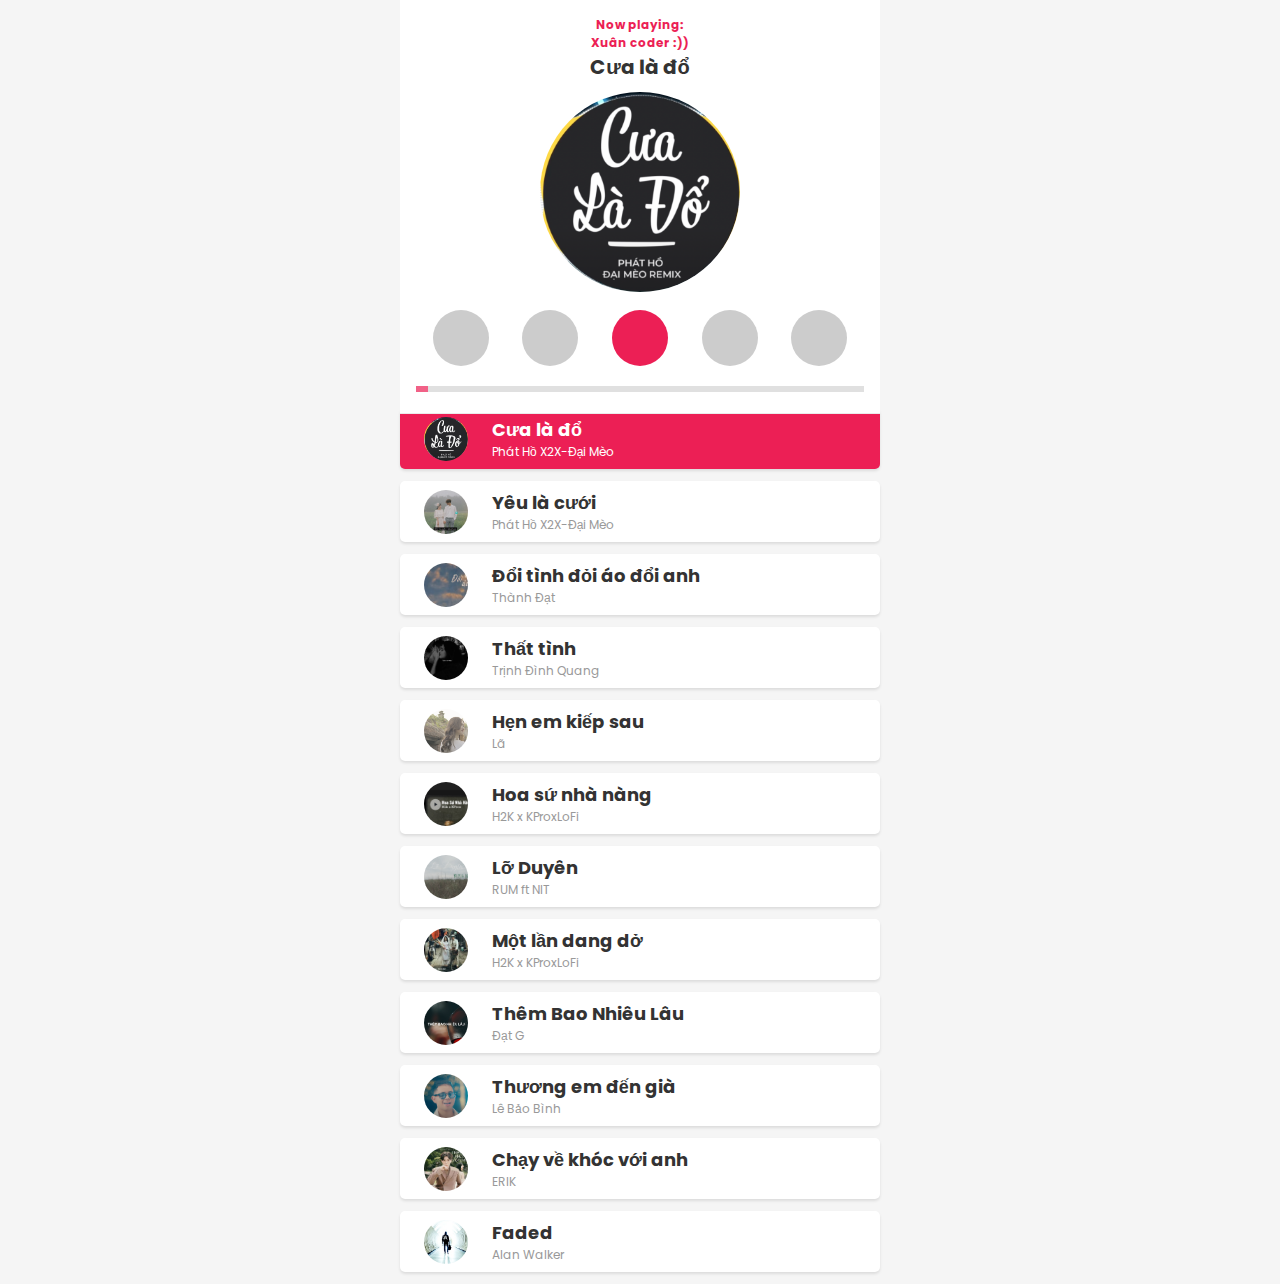
==== assets/results/Xuan_playMusic/index.html @ 6e587b5b "xuan-coder" ====
<!DOCTYPE html>
<html lang="vi">
<head>
    <meta charset="UTF-8">
    <meta http-equiv="X-UA-Compatible" content="IE=edge">
    <meta name="viewport" content="width=device-width, initial-scale=1.0">
<title>Music player</title>
<link rel="stylesheet" href="https://cdnjs.cloudflare.com/ajax/libs/font-awesome/5.15.2/css/all.min.css" integrity="sha512-HK5fgLBL+xu6dm/Ii3z4xhlSUyZgTT9tuc/hSrtw6uzJOvgRr2a9jyxxT1ely+B+xFAmJKVSTbpM/CuL7qxO8w==" crossorigin="anonymous" />
<link rel="preconnect" href="https://fonts.gstatic.com">
<link href="https://fonts.googleapis.com/css2?family=Poppins:wght@300;400;600&display=swap" rel="stylesheet">
<link rel="stylesheet" href="./assets/css/main.css">
    <title> MP3 Music Play </title>
</head>
<body>
    

<div class="player">
  <!-- Dashboard -->
  <div class="dashboard">
    <!-- Header -->
    <header>
      <h4>Now playing:</h4>
      <h4>Xuân coder :))</h4>
      <h2>String 57th & 9th</h2>
    </header>

    <!-- CD -->
    <div class="cd">
      <div class="cd-thumb" style="background-image: url('https://i.ytimg.com/vi/jTLhQf5KJSc/maxresdefault.jpg')">
      </div>
    </div>

    <!-- Control -->
    <div class="control">
      <div class="btn btn-repeat">
        <i class="fas fa-redo"></i>
      </div>
      <div class="btn btn-prev">
        <i class="fas fa-step-backward"></i>
      </div>
      <div class="btn btn-toggle-play">
        <i class="fas fa-pause icon-pause"></i>
        <i class="fas fa-play icon-play"></i>
      </div>
      <div class="btn btn-next">
        <i class="fas fa-step-forward"></i>
      </div>
      <div class="btn btn-random">
        <i class="fas fa-random"></i>
      </div>
    </div>

    <input id="progress" class="progress" type="range" value="0" step="1" min="0" max="100">

    <audio id="audio" src=""></audio>
  </div>

  <!-- Playlist -->
  <div class="playlist">
  
  </div>
</div>
<script>
const $ = document.querySelector.bind(document)
const $$ = document.querySelectorAll.bind(document)
const heading = $('header h2')
const cdThumb = $('.cd-thumb')
const audio = $('#audio')
const playBtn = $('.btn-toggle-play')
const player = $('.player')
const progress = $('#progress')
const nextBtn = $('.btn-next') 
const prevBtn = $('.btn-prev') 
const btnRandom= $('.btn-random')
const repeatBtn= $('.btn-repeat')
const playList = $('.playlist')

const app= {
  currentIndex: 0,
  isPlaying: false,
  isRandom: false,
  songs: [
  {
    name: 'Cưa là đổ',
    singer: 'Phát Hồ X2X-Đại Mèo',
    path: './assets/music/cua-la-do.mp3',
    img: './assets/img/cua-la-do.png'
  },{
    name: 'Yêu là cưới',
    singer: 'Phát Hồ X2X-Đại Mèo',
    path: './assets/music/ Yêu Là Cưới Lofi Ver  Phát Hồ x X2x 1992  Lyric Video.mp3',
    img: './assets/img/yeu-la-cuoi.png'
  },{
    name: 'Đổi tình đỏi áo đổi anh',
    singer: 'Thành Đạt',
    path: './assets/music/doi-tinh-doi-ao-doi-anh.mp3',
    img: './assets/img/doi-tinh-doi-ao-doi-anh.png'
  },{
    name: 'Thất tình',
    singer: 'Trịnh Đình Quang',
    path: './assets/music/that-tinh.m4a',
    img: './assets/img/that-tinh.png'
  },{
    name: 'Hẹn em kiếp sau',
    singer: 'Lã',
    path: './assets/music/hen-em-kiep-sau.mp3',
    img: './assets/img/hen-em-kiep-sau.png'
  },{
    name: 'Hoa sứ nhà nàng',
    singer: 'H2K x KProxLoFi',
    path: './assets/music/y2mate.com - Hoa Sứ Nhà Nàng  H2K x KProxLoFi Ver Audio Lyrics Video.mp3',
    img: './assets/img/hoa su nha nang.png'
  },{
    name: 'Lỡ Duyên',
    singer: 'RUM ft NIT',
    path: './assets/music/lo-duyen.mp3',
    img: './assets/img/lo-duyen.png'
  },{
    name: 'Một lần dang dở',
    singer: 'H2K x KProxLoFi',
    path: './assets/music/y2mate.com - MỘT LẦN DANG DỞ  H2K  LOFI  video lyrics .mp3',
    img: './assets/img/mot-lan-dang-do.png'
  },{
    name: 'Thêm Bao Nhiêu Lâu',
    singer: 'Đạt G',
    // name: 'Đạt G',
    // singer: 'Thêm Bao Nhiêu Lâu',
    path: './assets/music/y2mate.com - Thêm Bao Nhiêu Lâu  Đạt G  OFFICIAL MV.mp3',
    img: './assets/img/them-bao-nhieu-lau.png'
  },{
    singer: 'Lê Bảo Bình',
    name: 'Thương em đến già',
    path: './assets/music/y2mate.com - THƯƠNG EM ĐẾN GIÀ  LÊ BẢO BÌNH  OFFICIAL MUSIC VIDEO.mp3',
    img: './assets/img/thuong-em-den-gia.png'
  },{
    singer: 'ERIK',
    name: 'Chạy về khóc với anh',
    path: './assets/music/YeuDuongKhoQuaThiChayVeKhocVoiAnh-ERIK-7128950.mp3',
    img: './assets/img/chỉ mục.jpg'
  },{
    singer: 'Alan Walker',
    name: 'Faded',
    path: './assets/music/Faded-AlanWalker-5919763.mp3',
    img: './assets/img/1511141429975.jpg'
  }
],
  render: function(){
    const htmls = this.songs.map((song,index) => {
      return `
      <div class="song ${index === this.currentIndex ? 'active':''} " data-index="${index}">
        <div class="thumb" style="background-image: url('${song.img}')">
          </div>
          <div class="body">
            <h3 class="title">${song.name}</h3>
            <p class="author">${song.singer}</p>
          </div>
          <div class="option">
            <i class="fas fa-ellipsis-h"></i>
          </div>
      </div>
      `
    })
    $('.playlist').innerHTML = htmls.join('')
  },
  defineProperties: function(){
    Object.defineProperty(this, 'currenSong',{
      get: function(){
        return this.songs[this.currentIndex]
      }
    })
  },
  handleEvents: function(){
    const cd = $('.cd')
    const cdWidth = cd.offsetWidth
    const _this = this
    
    const cdThumbAnimate = cdThumb.animate([
      {transform:'rotate(360deg)'}
    ],{
      duration: 10000,
      iterations: Infinity
    })
    cdThumbAnimate.pause()
    
    // zoom in , zoom out
    document.onscroll = function(){
    const scrollTop = window.scrollY
    const newCdWidth = cdWidth - scrollTop
    cd.style.width = newCdWidth > 0 ? newCdWidth + 'px': 0
    cd.style.opacity = newCdWidth/cdWidth
    }
    // play songs
    playBtn.onclick = function(){
      
      if (_this.isPlaying){
        _this.isPlaying=false
        audio.pause()
        player.classList.remove('playing')
        cdThumbAnimate.pause()

      }else{
        _this.isPlaying=true
        audio.play()
        player.classList.add('playing')
        cdThumbAnimate.play()

      }
      //
      audio.onplay = function () {
      _this.isPlaying = true;
      player.classList.add("playing");
      cdThumbAnimate.play();
    };
      audio.ontimeupdate = function(){
        if (audio.duration){
          const progressCurrentTime = Math.floor(audio.currentTime/audio.duration*100)
          progress.value = progressCurrentTime
        }
        progress.onchange = function(e){
          const seekTime = audio.duration/100 * e.target.value
          audio.currentTime = seekTime
        }
      }
      //nextSong
      nextBtn.onclick = function(){
        if (_this.isRandom){
          _this.playRandomSong()
        } else {
          _this.nextSong()
        }
        audio.play()
        _this.render()
        _this.scrollToActiveSong()

      }
      prevBtn.onclick = function(){
        if (_this.isRandom){
          _this.playRandomSong()
        } else {
          _this.prevSong()
        }
        audio.play()
        _this.render()
        _this.scrollToActiveSong()
      }
      //random song
      btnRandom.onclick = function (e) {
      _this.isRandom = !_this.isRandom;
      // _this.setConfig("isRandom", _this.isRandom);
      btnRandom.classList.toggle("active", _this.isRandom);
    };
      
      //repeat only
      repeatBtn.onclick = function (e) {
      _this.isRepeat = !_this.isRepeat;
      // _this.setConfig("isRepeat", _this.isRepeat);
      repeatBtn.classList.toggle("active", _this.isRepeat);
    };
      audio.onended = function(){
        if(_this.isRepeat){
          audio.play()
        } else {
          nextBtn.click()
        }
      }
      // 
      playList.onclick = function(e){
        const songNode= e.target.closest(".song:not(.active)")

        if (songNode || e.target.closest(".option")) {
          //click song
          if (songNode) {
          _this.currentIndex = Number(songNode.dataset.index);
          _this.loadCurrentSong();
          _this.render();
          audio.play();
          }
          if (e.target.closest(".option")){
            
          }
        }
      }
    }
  },

  scrollToActiveSong(){
    setTimeout(()=> {
      $('.song.active').scrollIntoView({
        behavior: 'smooth',
        block: 'end'
      })
    },300)
  },
  loadCurrentSong: function(){
  
    heading.textContent = this.currenSong.name
    cdThumb.style.backgroundImage = `url('${this.currenSong.img}')`
    audio.src = this.currenSong.path
    console.log(heading,cdThumb,audio)
  },
  nextSong: function(){
      this.currentIndex++
      if (this.currentIndex >= this.songs.length) {
        this.currentIndex=0
      }
      this.loadCurrentSong()
  },
  prevSong: function(){
      this.currentIndex--
      if (this.currentIndex < 0) {
        this.currentIndex= this.songs.length-1
      }
      this.loadCurrentSong()
  },
  playRandomSong: function(){
    let newIndex 
    do {
      newIndex =Math.floor(Math.random() * this.songs.length)
    } while (newIndex === this.currentIndex)
    this.currentIndex=newIndex
    this.loadCurrentSong()
  },
  start: function(){
    this.defineProperties()
    this.handleEvents()
    this.loadCurrentSong()
    this.render()
  }
}
app.start()
</script>
</body>
</html>
---- assets/results/Xuan_playMusic/assets/css/main.css ----
:root {
--primary-color: #ec1f55;
--text-color: #333;
}

* {
padding: 0;
margin: 0;
box-sizing: inherit;
}

body {
background-color: #f5f5f5;
}

html {
box-sizing: border-box;
font-family: "Poppins", sans-serif;
}

.player {
position: relative;
max-width: 480px;
margin: 0 auto;
}

.player .icon-pause {
display: none;
cursor: pointer;

}

.player.playing .icon-pause {
display: inline-block;
cursor: pointer;

}

.player.playing .icon-play {
display: none;
cursor: pointer;

}

.dashboard {
padding: 16px 16px 14px;
background-color: #fff;
position: fixed;
top: 0;
width: 100%;
max-width: 480px;
border-bottom: 1px solid #ebebeb;
}

/* HEADER */
header {
text-align: center;
margin-bottom: 10px;
}

header h4 {
color: var(--primary-color);
font-size: 12px;
}

header h2 {
color: var(--text-color);
font-size: 20px;
}

/* CD */
.cd {
display: flex;
margin: auto;
width: 200px;
}

.cd-thumb {
width: 100%;
padding-top: 100%;
border-radius: 50%;
background-color: #333;
background-size: cover;
margin: auto;
}

/* CONTROL */
.control {
display: flex;
align-items: center;
justify-content: space-around;
padding: 18px 0 8px 0;
}

.control .btn {
color: #666;
padding: 18px;
font-size: 18px;
cursor: pointer;
background-color: #ccc;
border-radius: 50%;
width: 56px;
height: 56px;
display: flex;
align-items: center;
justify-content: flex-end;
}

.control .btn.active {
color: var(--primary-color);
}

.control .btn-toggle-play {
width: 56px;
height: 56px;
border-radius: 50%;
font-size: 24px;
color: #fff;
display: flex;
align-items: center;
justify-content: center;
background-color: var(--primary-color);
}

.progress {
width: 100%;
-webkit-appearance: none;
height: 6px;
background: #d3d3d3;
outline: none;
opacity: 0.7;
-webkit-transition: 0.2s;
transition: opacity 0.2s;
cursor: pointer;
}

.progress::-webkit-slider-thumb {
-webkit-appearance: none;
appearance: none;
width: 12px;
height: 6px;
background-color: var(--primary-color);
cursor: pointer;
}

/* PLAYLIST */
.playlist {
margin-top: 408px;
}

.song {
display: flex;
align-items: center;
margin-bottom: 12px;
background-color: #fff;
padding: 8px 16px;
border-radius: 5px;
box-shadow: 0 2px 3px rgba(0, 0, 0, 0.1);
cursor: pointer;
}

.song.active {
background-color: var(--primary-color);
}

.song:active {
opacity: 0.8;
}

.song.active .option,
.song.active .author,
.song.active .title {
color: #fff;
}

.song .thumb {
width: 44px;
height: 44px;
border-radius: 50%;
background-size: cover;
margin: 0 8px;
}

.song .body {
flex: 1;
padding: 0 16px;
}

.song .title {
font-size: 18px;
color: var(--text-color);
}

.song .author {
font-size: 12px;
color: #999;
}

.song .option {
padding: 16px 8px;
color: #999;
font-size: 18px;
}
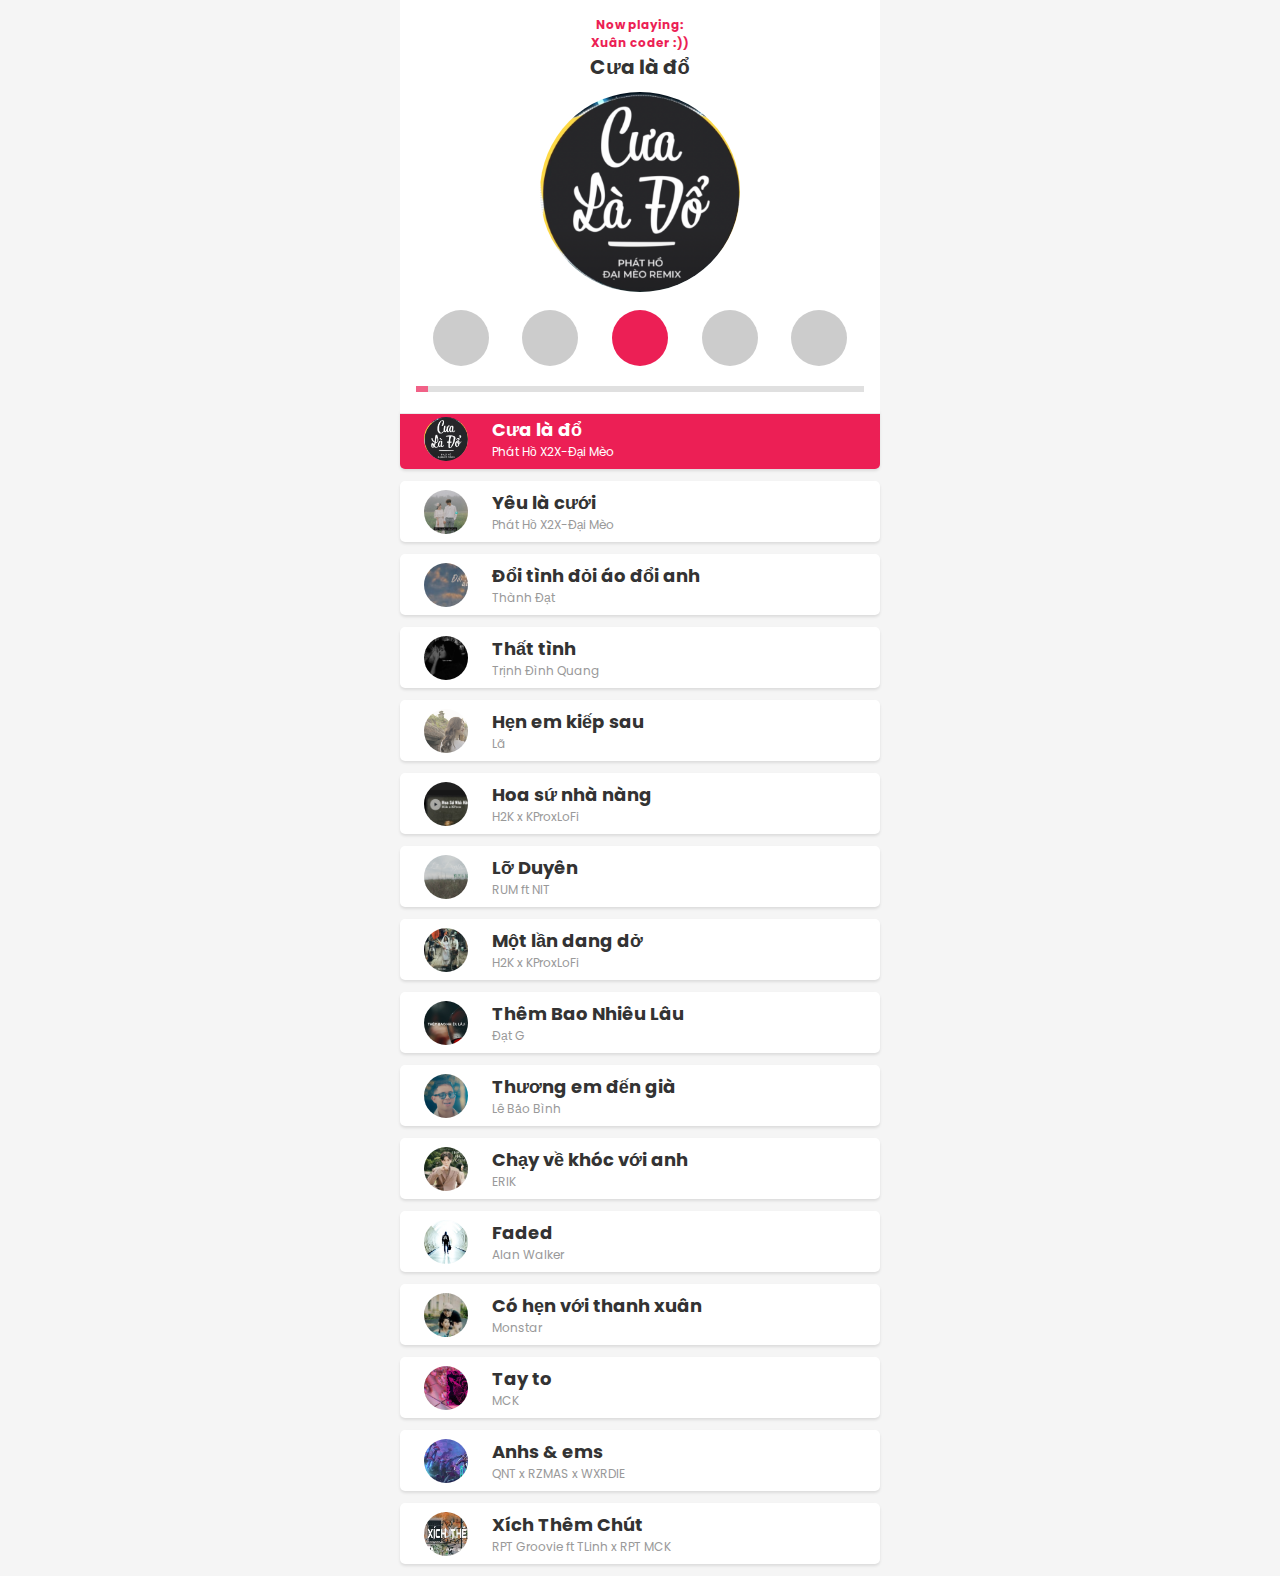
==== commit 698d50bf: "xuan" ====
--- a/assets/results/Xuan_playMusic/index.html
+++ b/assets/results/Xuan_playMusic/index.html
@@ -88,7 +88,7 @@
   },{
     name: 'Yêu là cưới',
     singer: 'Phát Hồ X2X-Đại Mèo',
-    path: './assets/music/ Yêu Là Cưới Lofi Ver  Phát Hồ x X2x 1992  Lyric Video.mp3',
+    path: './assets/music/Yêu Là Cưới Lofi Ver  Phát Hồ x X2x 1992  Lyric Video.mp3',
     img: './assets/img/yeu-la-cuoi.png'
   },{
     name: 'Đổi tình đỏi áo đổi anh',
@@ -123,8 +123,6 @@
   },{
     name: 'Thêm Bao Nhiêu Lâu',
     singer: 'Đạt G',
-    // name: 'Đạt G',
-    // singer: 'Thêm Bao Nhiêu Lâu',
     path: './assets/music/y2mate.com - Thêm Bao Nhiêu Lâu  Đạt G  OFFICIAL MV.mp3',
     img: './assets/img/them-bao-nhieu-lau.png'
   },{
@@ -142,7 +140,29 @@
     name: 'Faded',
     path: './assets/music/Faded-AlanWalker-5919763.mp3',
     img: './assets/img/1511141429975.jpg'
+  },{           //them lan 2
+    name: 'Có hẹn với thanh xuân',
+    singer: 'Monstar',
+    path: './assets/music/cohenvoithanhxuan-MONSTAR-7050201.mp3',
+    img: './assets/img/co_hen_thanh_xuan.jpg'
+  },{
+    singer: 'MCK',
+    name: 'Tay to',
+    path: './assets/music/TayTo-MCKRPTRPTPhongKhin-6984700.mp3',
+    img: './assets/img/tay_to.jpg'
+  },{
+    singer: 'QNT x RZMAS x WXRDIE',
+    name: 'Anhs & ems',
+    path: './assets/music/AnhsEmsChillNFree-QNT-7074549.mp3',
+    img: './assets/img/anhsems.jpg'
+  },{
+    singer: 'RPT Groovie ft TLinh x RPT MCK',
+    name: 'Xích Thêm Chút',
+    path: './assets/music/XichThemChutXTCRemix-GroovieLaThangTlinhMCKRPT-7014929.mp3',
+    img: './assets/img/xich_them_chut.jpg'
   }
+
+
 ],
   render: function(){
     const htmls = this.songs.map((song,index) => {
